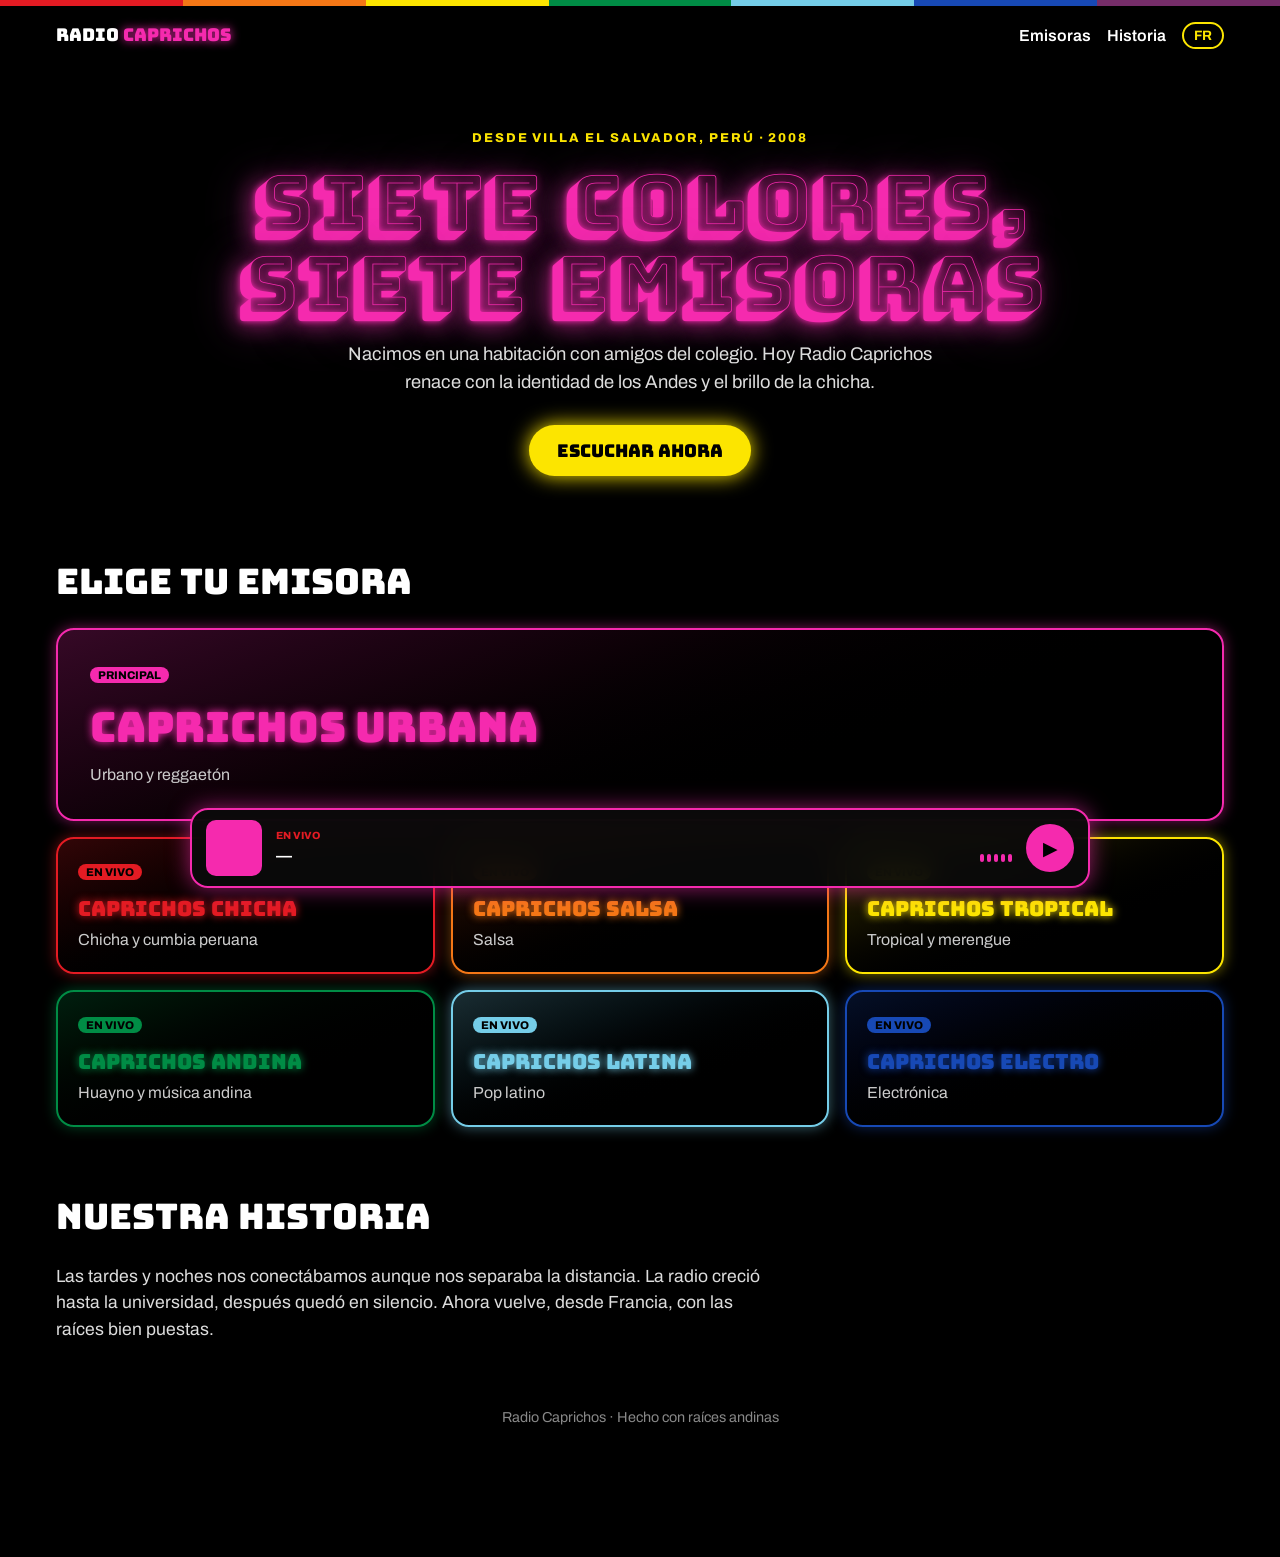
==== index.html @ b0b293d9 "Primera versión: portada con 7 emisoras, reproductor y textos ES/FR Co-Authored-By: Claude Opus 5.5 " ====
<!doctype html>
<!-- Plantilla única: los textos se cargan desde i18n/es.json o i18n/fr.json -->
<html lang="es-PE">
<head>
  <meta charset="utf-8">
  <meta name="viewport" content="width=device-width, initial-scale=1">
  <title>Radio Caprichos</title>
  <meta name="description" content="Radio Caprichos: 7 emisoras con los colores de la bandera del Cusco.">
  <meta name="theme-color" content="#000000">
  <link rel="alternate" hreflang="es-PE" href="https://radiocaprichos.com/">
  <link rel="alternate" hreflang="fr-FR" href="https://radiocaprichos.com/fr/">
  <link rel="preconnect" href="https://fonts.googleapis.com">
  <link rel="preconnect" href="https://fonts.gstatic.com" crossorigin>
  <link href="https://fonts.googleapis.com/css2?family=Bungee&family=Bungee+Shade&family=Archivo:wght@400;600;800&display=swap" rel="stylesheet">
  <link rel="stylesheet" href="css/caprichos.css">
</head>
<body>
  <!-- Franja con los 7 colores de la bandera del Cusco -->
  <div class="wiphala" aria-hidden="true"><i></i><i></i><i></i><i></i><i></i><i></i><i></i></div>

  <header class="top">
    <a class="logo" href="./">RADIO <b>CAPRICHOS</b></a>
    <nav>
      <a href="#emisoras" data-t="nav_radio">Emisoras</a>
      <a href="#historia" data-t="nav_historia">Historia</a>
      <button class="lang" id="lang" type="button">FR</button>
    </nav>
  </header>

  <main>
    <section class="hero">
      <p class="kicker" data-t="hero_kicker"></p>
      <h1 class="neon" data-t="hero_title">Siete colores, siete emisoras</h1>
      <p class="lead" data-t="hero_text"></p>
      <button class="cta" id="cta" type="button" data-t="hero_cta">Escuchar ahora</button>
    </section>

    <section id="emisoras">
      <h2 data-t="emisoras_title">Elige tu emisora</h2>
      <div class="grid" id="grid"><!-- Tarjetas generadas desde data/emisoras.json --></div>
    </section>

    <section id="historia" class="historia">
      <h2 data-t="historia_title">Nuestra historia</h2>
      <p data-t="historia_text"></p>
    </section>
  </main>

  <footer><span data-t="footer"></span></footer>

  <!-- Reproductor horizontal fijo, toma el color de la emisora activa -->
  <aside class="player" id="player" hidden>
    <div class="cover" id="cover"></div>
    <div class="meta">
      <span class="live" data-t="en_vivo">En vivo</span>
      <strong id="p-title">—</strong>
      <span id="p-station"></span>
    </div>
    <div class="eq" aria-hidden="true"><i></i><i></i><i></i><i></i><i></i></div>
    <button class="play" id="play" type="button" aria-label="Play/Pausa">▶</button>
  </aside>
  <audio id="audio" preload="none"></audio>

  <script src="js/app.js" type="module"></script>
</body>
</html>
---- css/caprichos.css ----
/* ===== Radio Caprichos · estilos chicha =====
   Paleta oficial: bandera del Cusco + fucsia chicha para la emisora principal */
:root {
  --rojo: #E31B23;
  --naranja: #F47716;
  --amarillo: #FCE500;
  --verde: #008C45;
  --celeste: #75CDE8;
  --azul: #1749B5;
  --violeta: #762D69;
  --fucsia: #F52AAE;
  --fondo: #000;
  --texto: #fff;
  --acento: var(--fucsia);           /* cambia con la emisora activa */
  color-scheme: dark;
}

* { box-sizing: border-box; margin: 0; }
body {
  background: var(--fondo);
  color: var(--texto);
  font-family: "Archivo", system-ui, sans-serif;
  line-height: 1.5;
  padding-bottom: 96px;               /* espacio para el reproductor fijo */
}

/* Franja de 7 colores */
.wiphala { display: flex; height: 6px; }
.wiphala i { flex: 1; }
.wiphala i:nth-child(1) { background: var(--rojo); }
.wiphala i:nth-child(2) { background: var(--naranja); }
.wiphala i:nth-child(3) { background: var(--amarillo); }
.wiphala i:nth-child(4) { background: var(--verde); }
.wiphala i:nth-child(5) { background: var(--celeste); }
.wiphala i:nth-child(6) { background: var(--azul); }
.wiphala i:nth-child(7) { background: var(--violeta); }

/* Cabecera */
.top { display: flex; justify-content: space-between; align-items: center; padding: 16px; max-width: 1200px; margin: auto; }
.logo { font-family: "Bungee", sans-serif; color: var(--texto); text-decoration: none; font-size: 1.1rem; }
.logo b { color: var(--fucsia); text-shadow: 0 0 10px var(--fucsia); font-weight: 400; }
nav { display: flex; gap: 16px; align-items: center; }
nav a { color: var(--texto); text-decoration: none; font-weight: 600; }
nav a:hover { color: var(--amarillo); }
.lang { background: none; border: 2px solid var(--amarillo); color: var(--amarillo); font: 700 .85rem "Archivo"; padding: 4px 10px; border-radius: 99px; cursor: pointer; }

/* Portada */
.hero { text-align: center; padding: 64px 16px 48px; max-width: 900px; margin: auto; }
.kicker { color: var(--amarillo); text-transform: uppercase; letter-spacing: .15em; font-weight: 800; font-size: .8rem; }
.neon {
  font-family: "Bungee Shade", "Bungee", sans-serif;
  font-weight: 400;
  font-size: clamp(2.2rem, 7vw, 4.8rem);
  line-height: 1.05;
  margin: 16px 0;
  color: var(--fucsia);
  text-shadow: 0 0 6px var(--fucsia), 0 0 24px var(--fucsia), 0 0 48px var(--violeta);
}
.lead { font-size: 1.15rem; color: #ddd; max-width: 640px; margin: 0 auto 28px; }
.cta {
  font: 400 1.1rem "Bungee"; color: #000; background: var(--amarillo);
  border: 0; padding: 14px 28px; border-radius: 99px; cursor: pointer;
  box-shadow: 0 0 20px var(--amarillo);
}

/* Emisoras */
section { padding: 32px 16px; max-width: 1200px; margin: auto; }
h2 { font-family: "Bungee"; font-weight: 400; font-size: clamp(1.4rem, 4vw, 2.2rem); margin-bottom: 20px; }
.grid { display: grid; grid-template-columns: repeat(3, 1fr); gap: 16px; }   /* principal arriba + 6 emisoras en 2 filas de 3 */
@media (max-width: 860px) { .grid { grid-template-columns: repeat(2, 1fr); } }
@media (max-width: 520px) { .grid { grid-template-columns: 1fr; } }
.card {
  --c: var(--fucsia);
  border: 2px solid var(--c); border-radius: 18px; padding: 20px;
  background: linear-gradient(160deg, color-mix(in srgb, var(--c) 22%, #000), #000 70%);
  box-shadow: 0 0 14px color-mix(in srgb, var(--c) 50%, transparent);
  cursor: pointer; text-align: left; color: var(--texto); font: inherit;
  transition: transform .15s, box-shadow .15s;
}
.card:hover, .card.activa { transform: translateY(-3px); box-shadow: 0 0 28px var(--c); }
.card.principal { grid-column: 1 / -1; padding: 32px; }
.card .tag { font-size: .7rem; font-weight: 800; text-transform: uppercase; color: #000; background: var(--c); padding: 2px 8px; border-radius: 99px; }
.card h3 { font-family: "Bungee"; font-weight: 400; font-size: 1.3rem; margin: 10px 0 4px; color: var(--c); text-shadow: 0 0 8px var(--c); }
.card.principal h3 { font-size: clamp(1.6rem, 5vw, 2.6rem); }
.card p { color: #ccc; }

.historia p { max-width: 720px; font-size: 1.1rem; color: #ddd; }
footer { text-align: center; padding: 32px 16px; color: #888; font-size: .9rem; }

/* Reproductor horizontal (estilo Apple Music) */
.player {
  position: fixed; left: 12px; right: 12px; bottom: 12px; z-index: 10;
  display: flex; align-items: center; gap: 14px; padding: 10px 14px;
  background: rgba(10,10,10,.92); backdrop-filter: blur(12px);
  border: 2px solid var(--acento); border-radius: 18px;
  box-shadow: 0 0 22px color-mix(in srgb, var(--acento) 60%, transparent);
  max-width: 900px; margin: auto;
}
.cover { width: 56px; height: 56px; border-radius: 10px; flex: none; background: var(--acento) center/cover; }
.meta { flex: 1; min-width: 0; display: flex; flex-direction: column; }
.meta strong, .meta span { white-space: nowrap; overflow: hidden; text-overflow: ellipsis; }
.meta #p-station { color: var(--acento); font-size: .85rem; }
.live { font-size: .65rem; font-weight: 800; text-transform: uppercase; color: var(--rojo); }
.play { width: 48px; height: 48px; border-radius: 50%; border: 0; background: var(--acento); color: #000; font-size: 1.2rem; cursor: pointer; flex: none; }
.eq { display: flex; gap: 3px; align-items: flex-end; height: 28px; }
.eq i { width: 4px; background: var(--acento); height: 30%; border-radius: 2px; }
.player.sonando .eq i { animation: eq .8s infinite ease-in-out alternate; }
.eq i:nth-child(2) { animation-delay: .2s !important; }
.eq i:nth-child(3) { animation-delay: .4s !important; }
.eq i:nth-child(4) { animation-delay: .1s !important; }
.eq i:nth-child(5) { animation-delay: .3s !important; }
@keyframes eq { to { height: 100%; } }

@media (max-width: 560px) {
  nav a { display: none; }            /* en móvil solo queda el botón de idioma */
  .eq { display: none; }
}
@media (prefers-reduced-motion: reduce) { .player.sonando .eq i { animation: none; } }
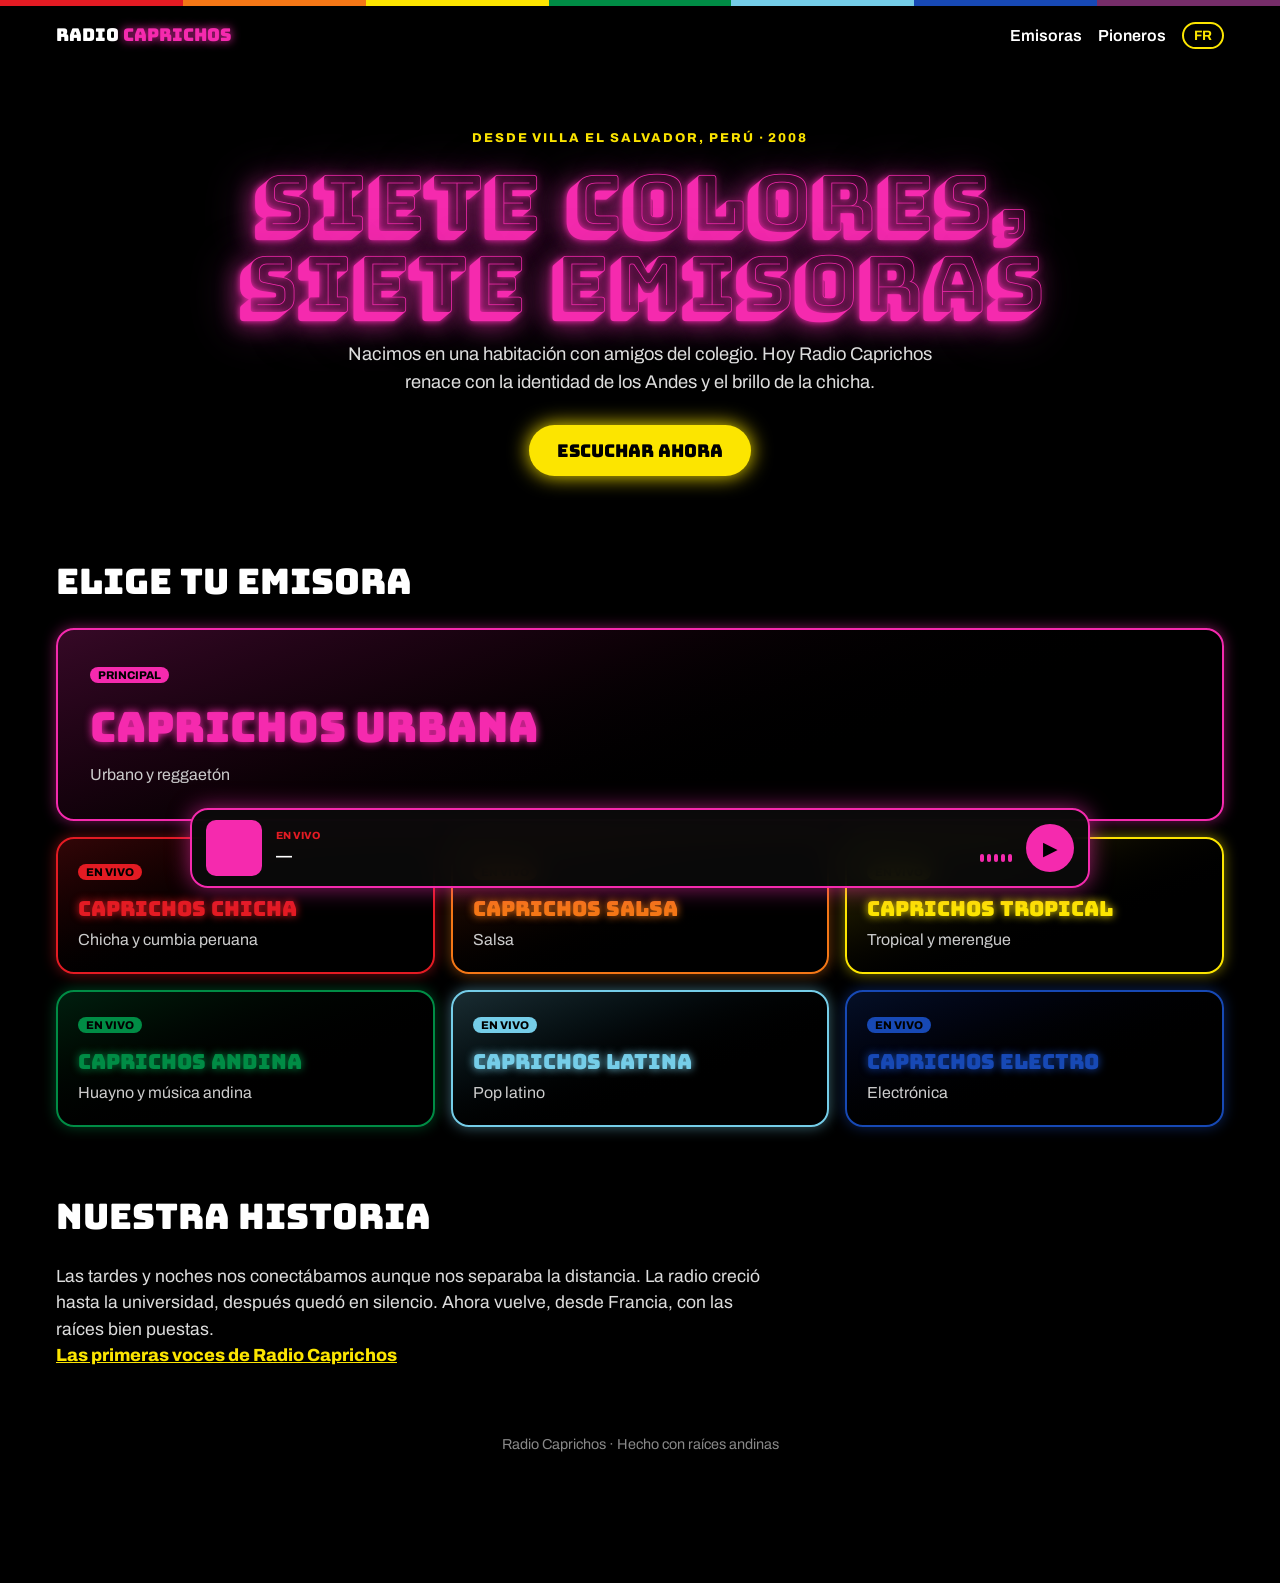
==== commit 519d0a9c: "Página Los Pioneros (ES/FR) y menú visible en móvil Co-Authored-By: Claude Opus 5.5 <noreply@anthrop" ====
--- a/index.html
+++ b/index.html
@@ -22,7 +22,7 @@
     <a class="logo" href="./">RADIO <b>CAPRICHOS</b></a>
     <nav>
       <a href="#emisoras" data-t="nav_radio">Emisoras</a>
-      <a href="#historia" data-t="nav_historia">Historia</a>
+      <a href="pioneros.html" data-t="nav_pioneros">Pioneros</a>
       <button class="lang" id="lang" type="button">FR</button>
     </nav>
   </header>
@@ -43,6 +43,7 @@
     <section id="historia" class="historia">
       <h2 data-t="historia_title">Nuestra historia</h2>
       <p data-t="historia_text"></p>
+      <p><a class="mas" href="pioneros.html" data-t="pio_subtitle">Las primeras voces de Radio Caprichos</a></p>
     </section>
   </main>
 
--- a/css/caprichos.css
+++ b/css/caprichos.css
@@ -112,7 +112,36 @@
 @keyframes eq { to { height: 100%; } }
 
 @media (max-width: 560px) {
-  nav a { display: none; }            /* en móvil solo queda el botón de idioma */
+  nav { gap: 10px; } nav a { font-size: .85rem; }   /* en móvil el menú se hace más compacto */
   .eq { display: none; }
 }
 @media (prefers-reduced-motion: reduce) { .player.sonando .eq i { animation: none; } }
+
+/* ===== Página Los Pioneros ===== */
+.suave { color: #aaa; font-size: 1rem; }
+.sub { color: #bbb; margin: -12px 0 24px; }
+nav a[aria-current="page"] { color: var(--fucsia); }
+.mas { color: var(--amarillo); font-weight: 800; }
+a:focus-visible, button:focus-visible { outline: 3px solid var(--amarillo); outline-offset: 3px; }
+.pioneros { display: grid; grid-template-columns: repeat(2, 1fr); gap: 20px; }
+.pionero {
+  --c: var(--fucsia);
+  border: 2px solid var(--c); border-radius: 18px; padding: 24px;
+  background: linear-gradient(160deg, color-mix(in srgb, var(--c) 18%, #000), #000 65%);
+  box-shadow: 0 0 16px color-mix(in srgb, var(--c) 45%, transparent);
+  min-width: 0;
+}
+.inicial {
+  width: 64px; height: 64px; border-radius: 50%; display: grid; place-items: center;
+  font: 400 1.8rem "Bungee", sans-serif; color: #000; background: var(--c);
+  box-shadow: 0 0 18px var(--c); margin-bottom: 14px;
+}
+.rol { font-size: .72rem; font-weight: 800; text-transform: uppercase; letter-spacing: .1em; color: var(--c); }
+.pionero h3 { font: 400 1.35rem "Bungee", sans-serif; margin: 6px 0 10px; }
+.pionero h3 em { font-style: normal; color: var(--c); text-shadow: 0 0 8px var(--c); }
+.pionero p { color: #ccc; }
+.legado { display: grid; grid-template-columns: repeat(3, 1fr); gap: 20px; }
+.legado > div { border-top: 4px solid var(--c); padding-top: 14px; min-width: 0; }
+.legado h3 { font: 400 1.1rem "Bungee", sans-serif; color: var(--c); margin-bottom: 8px; filter: brightness(1.4); }
+.legado p { color: #ccc; }
+@media (max-width: 760px) { .pioneros, .legado { grid-template-columns: 1fr; } }
